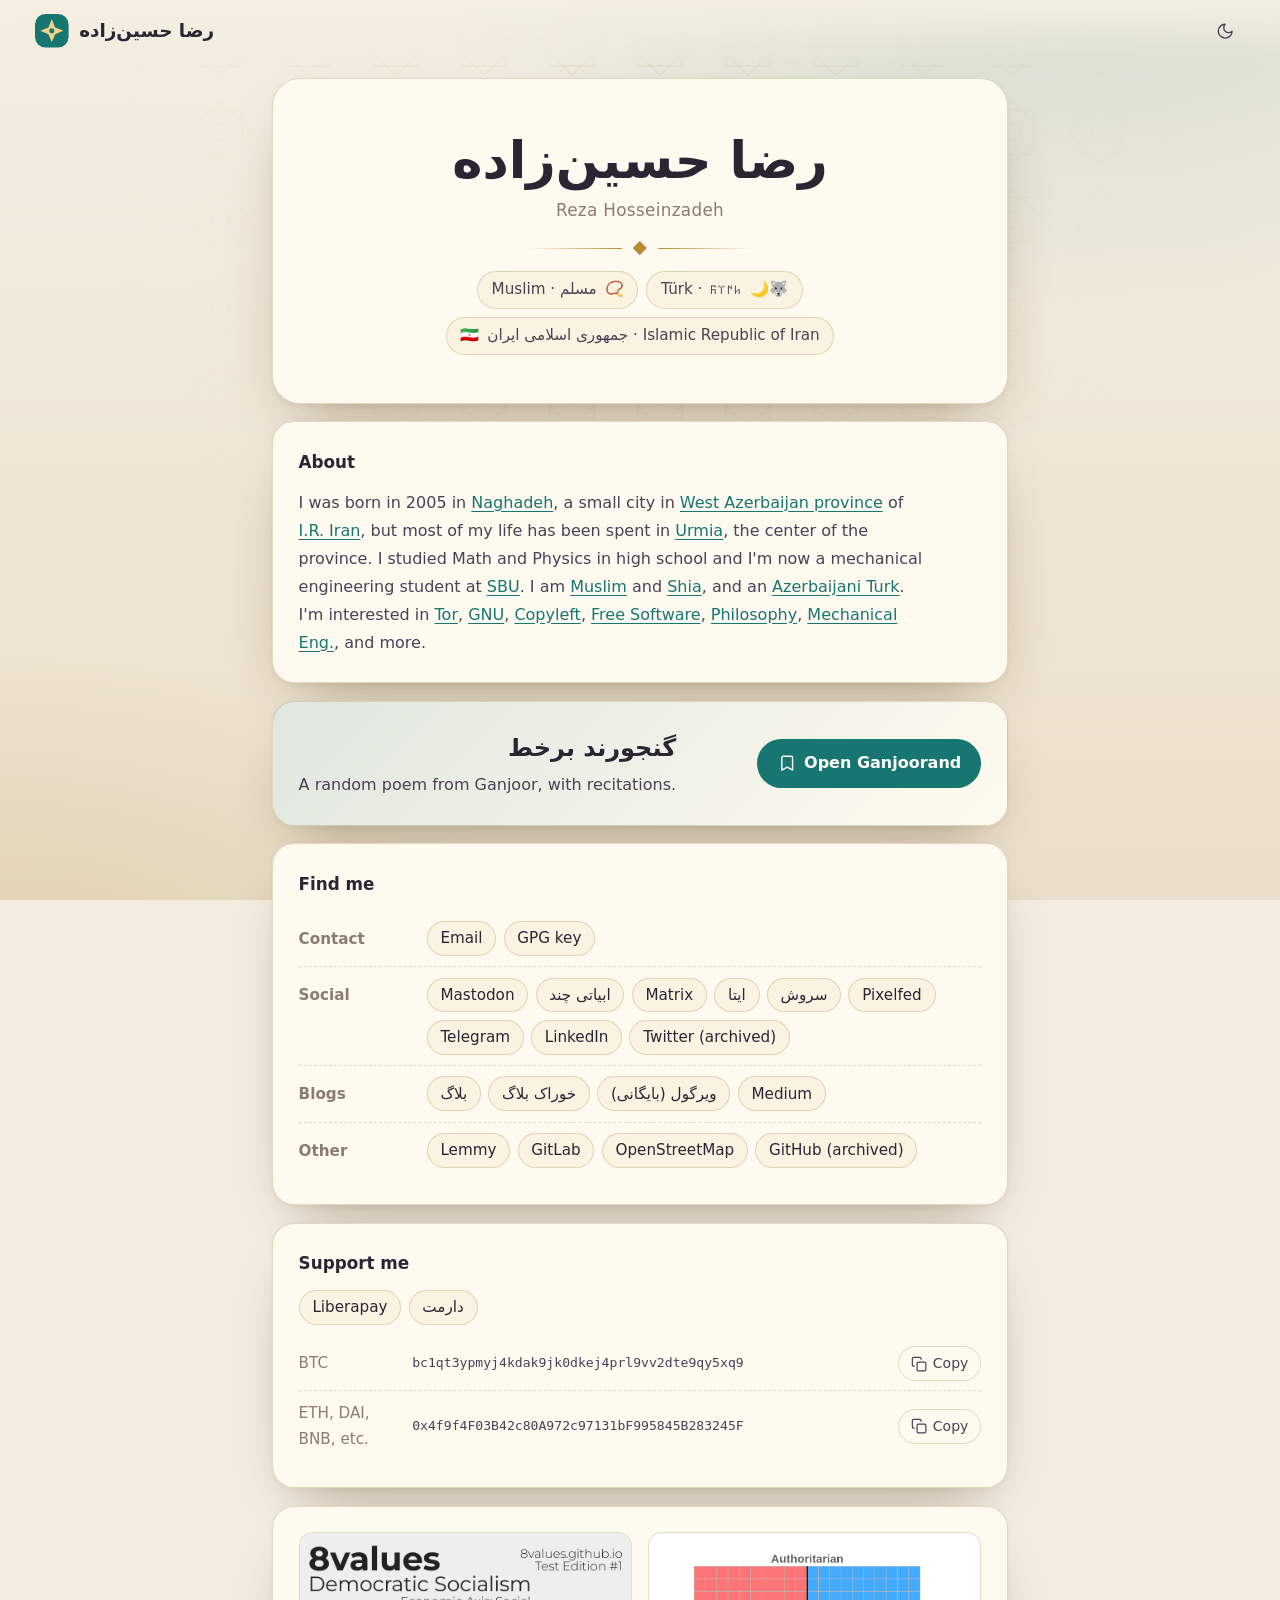
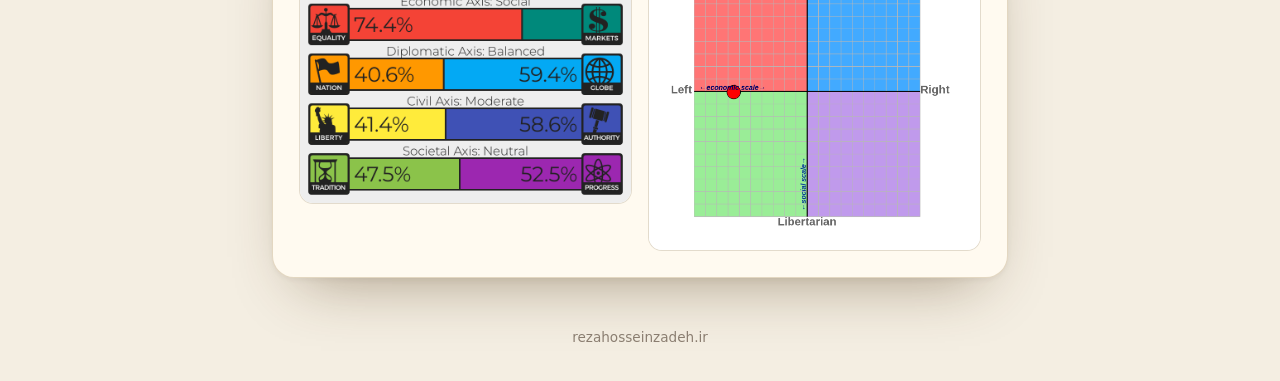
==== index.html @ 591468f7 "move index.md to index.html" ====
<!doctype html>
<html lang="en" dir="ltr">
<head>
  <meta charset="utf-8">
  <meta name="viewport" content="width=device-width, initial-scale=1, viewport-fit=cover">
  <meta name="color-scheme" content="light dark">
  <meta name="description" content="Reza Hosseinzadeh (رضا حسین‌زاده) — personal page and links.">
  <title>رضا حسین‌زاده · Reza Hosseinzadeh</title>
  <link rel="icon" href="data:image/svg+xml,%3Csvg xmlns='http://www.w3.org/2000/svg' viewBox='0 0 32 32'%3E%3Crect width='32' height='32' rx='9' fill='%2317766f'/%3E%3Cpath d='M16 5l3.2 7.8L27 16l-7.8 3.2L16 27l-3.2-7.8L5 16l7.8-3.2z' fill='%23f1d28b'/%3E%3C/svg%3E">
  <script>
    // Same storage key as /ganjoor, so the theme choice carries across both pages.
    try {
      const t = JSON.parse(localStorage.getItem("gj.theme") || "null");
      if (t === "light" || t === "dark") document.documentElement.dataset.theme = t;
    } catch {}
  </script>
  <style>
    /* Parchment & turquoise by day, ink & gold by night (same tokens as /ganjoor). */
    :root {
      color-scheme: light;
      --bg: #f4eee2;
      --bg-2: #eadfca;
      --card: #fffaf0;
      --card-2: #fbf3e2;
      --ink: #2a2433;
      --ink-soft: #4a4153;
      --muted: #8a7d70;
      --line: rgba(140, 104, 44, 0.24);
      --accent: #17766f;
      --accent-2: #1f958b;
      --accent-ink: #ffffff;
      --gold: #b88a35;
      --gold-soft: rgba(184, 138, 53, 0.14);
      --shadow: 0 28px 60px -28px rgba(70, 45, 10, 0.45), 0 2px 6px rgba(70, 45, 10, 0.06);

      --font-ui: "Vazirmatn", "Noto Sans Arabic UI", "Noto Sans Arabic", "DejaVu Sans", system-ui, sans-serif;
      --font-poem: "Noto Naskh Arabic", "Vazirmatn", "Noto Sans Arabic", "DejaVu Sans", serif;
      --font-turkic: "Noto Sans Old Turkic", "Segoe UI Historic", "Noto Sans Arabic", sans-serif;
    }
    @media (prefers-color-scheme: dark) {
      :root:not([data-theme="light"]) {
        color-scheme: dark;
        --bg: #0f1018; --bg-2: #171826; --card: #1a1b29; --card-2: #202136;
        --ink: #efe8d8; --ink-soft: #cfc7b6; --muted: #9a917f;
        --line: rgba(226, 184, 102, 0.22);
        --accent: #3fb5aa; --accent-2: #63d0c5; --accent-ink: #07211f;
        --gold: #e2b866; --gold-soft: rgba(226, 184, 102, 0.12);
        --shadow: 0 30px 70px -30px rgba(0, 0, 0, 0.85), 0 2px 8px rgba(0, 0, 0, 0.3);
      }
    }
    :root[data-theme="dark"] {
      color-scheme: dark;
      --bg: #0f1018; --bg-2: #171826; --card: #1a1b29; --card-2: #202136;
      --ink: #efe8d8; --ink-soft: #cfc7b6; --muted: #9a917f;
      --line: rgba(226, 184, 102, 0.22);
      --accent: #3fb5aa; --accent-2: #63d0c5; --accent-ink: #07211f;
      --gold: #e2b866; --gold-soft: rgba(226, 184, 102, 0.12);
      --shadow: 0 30px 70px -30px rgba(0, 0, 0, 0.85), 0 2px 8px rgba(0, 0, 0, 0.3);
    }

    *, *::before, *::after { box-sizing: border-box; }
    html { -webkit-text-size-adjust: 100%; }
    body {
      margin: 0; min-height: 100vh;
      font-family: var(--font-ui); color: var(--ink); background: var(--bg);
      line-height: 1.75; -webkit-font-smoothing: antialiased; overflow-x: hidden;
    }
    button { font: inherit; color: inherit; cursor: pointer; }
    a { color: var(--accent); text-underline-offset: 3px; }
    :focus-visible { outline: 2px solid var(--accent-2); outline-offset: 3px; border-radius: 10px; }

    .i { width: 1.15em; height: 1.15em; flex: none; fill: none; stroke: currentColor;
         stroke-width: 1.8; stroke-linecap: round; stroke-linejoin: round; }

    /* Backdrop: soft glows + faint lattice */
    .backdrop {
      position: fixed; inset: 0; z-index: -1; pointer-events: none;
      background:
        radial-gradient(60rem 36rem at 85% -10%, color-mix(in srgb, var(--accent) 16%, transparent), transparent 70%),
        radial-gradient(48rem 30rem at 0% 110%, color-mix(in srgb, var(--gold) 18%, transparent), transparent 70%),
        linear-gradient(var(--bg), var(--bg-2));
    }
    .backdrop::after {
      content: ""; position: absolute; inset: 0;
      background-image: url("data:image/svg+xml,%3Csvg xmlns='http://www.w3.org/2000/svg' width='88' height='88' viewBox='0 0 88 88'%3E%3Cg fill='none' stroke='%23b88a35' stroke-opacity='.16' stroke-width='1'%3E%3Crect x='22' y='22' width='44' height='44'/%3E%3Crect x='22' y='22' width='44' height='44' transform='rotate(45 44 44)'/%3E%3Ccircle cx='44' cy='44' r='9'/%3E%3C/g%3E%3C/svg%3E");
      -webkit-mask-image: radial-gradient(ellipse at 50% 0%, #000 0%, transparent 62%);
              mask-image: radial-gradient(ellipse at 50% 0%, #000 0%, transparent 62%);
    }

    /* Top bar */
    .topbar {
      position: sticky; top: 0; z-index: 20;
      display: flex; align-items: center; justify-content: space-between; gap: 1rem;
      padding: .7rem clamp(1rem, 4vw, 2.2rem);
      padding-top: max(.7rem, env(safe-area-inset-top));
      background: linear-gradient(var(--bg), color-mix(in srgb, var(--bg) 0%, transparent));
      backdrop-filter: blur(6px); -webkit-backdrop-filter: blur(6px);
    }
    .brand { display: inline-flex; align-items: center; gap: .65rem; text-decoration: none; color: var(--ink); }
    .brand-mark { width: 2.1rem; height: 2.1rem; }
    .bm-bg { fill: var(--accent); }
    .bm-star { fill: #f1d28b; }
    .brand-name { font-weight: 800; font-size: 1.15rem; }
    .icon-btn {
      display: inline-grid; place-items: center; width: 2.5rem; height: 2.5rem;
      border-radius: 50%; border: 1px solid transparent; background: transparent; color: var(--ink-soft);
      transition: background .15s, border-color .15s, color .15s;
    }
    .icon-btn:hover { background: var(--gold-soft); border-color: var(--line); color: var(--ink); }

    /* Layout */
    .page { width: min(100% - 2rem, 46rem); margin: 0 auto; padding: 1rem 0 3rem; display: grid; gap: 1.1rem; }
    .card {
      background: var(--card); border: 1px solid var(--line);
      border-radius: 22px; padding: clamp(1.1rem, 3vw, 1.6rem);
      box-shadow: var(--shadow);
    }
    .card h2 { margin: 0 0 .7rem; font-size: 1.05rem; font-weight: 700; color: var(--ink); }

    /* Hero */
    .hero { text-align: center; padding: clamp(1.8rem, 6vw, 3rem) clamp(1.1rem, 4vw, 2rem); border-radius: 28px; }
    .hero h1 {
      margin: 0; font-family: var(--font-poem); font-weight: 700;
      font-size: clamp(2.2rem, 7vw, 3.2rem); line-height: 1.3;
    }
    .hero .en { margin: .15rem 0 0; color: var(--muted); font-size: 1.05rem; letter-spacing: .02em; }

    .orn { display: flex; align-items: center; gap: .8rem; justify-content: center; margin: 1.1rem auto; max-width: 14rem; color: var(--gold); }
    .orn::before, .orn::after { content: ""; flex: 1; height: 1px; background: linear-gradient(90deg, transparent, currentColor); }
    .orn::after { transform: scaleX(-1); }
    .orn i { width: .6rem; height: .6rem; background: currentColor; transform: rotate(45deg); }

    .ids { display: flex; flex-wrap: wrap; gap: .5rem; justify-content: center; margin: 0; padding: 0; list-style: none; }
    .ids li {
      display: inline-flex; align-items: center; gap: .5rem;
      padding: .3rem .85rem; border-radius: 999px;
      background: var(--card-2); border: 1px solid var(--line); color: var(--ink-soft); font-size: .95rem;
    }
    .ids .tr { font-family: var(--font-turkic); }

    /* About */
    .about p { margin: 0; color: var(--ink-soft); max-width: 62ch; }

    /* Ganjoorand feature */
    .feature {
      display: flex; align-items: center; justify-content: space-between; gap: 1rem; flex-wrap: wrap;
      background: linear-gradient(135deg, color-mix(in srgb, var(--accent) 14%, var(--card)), var(--card));
    }
    .feature h2 { margin: 0; font-family: var(--font-poem); font-size: 1.5rem; }
    .feature p { margin: .1rem 0 0; color: var(--ink-soft); }
    .btn {
      display: inline-flex; align-items: center; gap: .5rem;
      padding: .6rem 1.2rem; border-radius: 999px; border: 1px solid transparent;
      font-weight: 700; text-decoration: none; transition: transform .15s, background .15s;
    }
    .btn.primary { background: var(--accent); color: var(--accent-ink); }
    .btn.primary:hover { background: var(--accent-2); }
    .btn:active { transform: translateY(1px); }

    /* Link groups */
    .group { display: grid; grid-template-columns: 7rem 1fr; gap: .5rem 1rem; align-items: start; padding: .65rem 0; }
    .group + .group { border-top: 1px dashed var(--line); }
    .group h3 { margin: .3rem 0 0; font-size: .95rem; font-weight: 600; color: var(--muted); }
    .chips { display: flex; flex-wrap: wrap; gap: .45rem; margin: 0; padding: 0; list-style: none; }
    .chips a {
      display: inline-block; padding: .2rem .8rem; border-radius: 999px;
      background: var(--card-2); border: 1px solid var(--line);
      color: var(--ink); text-decoration: none; font-size: .95rem;
      transition: background .15s, border-color .15s, color .15s;
    }
    .chips a:hover { background: var(--gold-soft); border-color: var(--gold); color: var(--accent); }

    /* Support */
    .addr { display: grid; grid-template-columns: 6.5rem 1fr auto; gap: .6rem; align-items: center; padding: .55rem 0; }
    .addr + .addr { border-top: 1px dashed var(--line); }
    .addr .coin { color: var(--muted); font-size: .95rem; }
    .addr code {
      font-family: ui-monospace, "DejaVu Sans Mono", monospace; font-size: .82rem;
      color: var(--ink-soft); overflow-wrap: anywhere; direction: ltr; text-align: left;
    }
    .copy {
      display: inline-flex; align-items: center; gap: .35rem;
      padding: .25rem .75rem; border-radius: 999px; font-size: .88rem;
      background: transparent; border: 1px solid var(--line); color: var(--ink-soft);
    }
    .copy:hover { background: var(--gold-soft); border-color: var(--gold); }
    .copy[data-done="true"] { color: var(--accent); border-color: var(--accent); }
    .support-links { margin-top: .8rem; }

    /* Images */
    .figs { display: grid; grid-template-columns: repeat(auto-fit, minmax(15rem, 1fr)); gap: 1rem; }
    .figs img { width: 100%; height: auto; border-radius: 14px; border: 1px solid var(--line); background: #fff; display: block; }

    .site-foot { text-align: center; color: var(--muted); font-size: .85rem; padding: 0 1rem 2rem; }

    @media (max-width: 34rem) {
      .group { grid-template-columns: 1fr; gap: .2rem; }
      .addr { grid-template-columns: 1fr auto; }
      .addr .coin { grid-column: 1 / -1; }
    }
    @media (prefers-reduced-motion: reduce) { * { transition: none !important; } }
  </style>
</head>
<body>

<svg width="0" height="0" style="position:absolute" aria-hidden="true">
  <defs>
    <symbol id="i-sun" viewBox="0 0 24 24"><circle cx="12" cy="12" r="4"/><path d="M12 2v2M12 20v2M4.93 4.93l1.41 1.41M17.66 17.66l1.41 1.41M2 12h2M20 12h2M6.34 17.66l-1.41 1.41M19.07 4.93l-1.41 1.41"/></symbol>
    <symbol id="i-moon" viewBox="0 0 24 24"><path d="M12 3a6 6 0 0 0 9 9 9 9 0 1 1-9-9Z"/></symbol>
    <symbol id="i-copy" viewBox="0 0 24 24"><rect x="9" y="9" width="13" height="13" rx="2"/><path d="M5 15H4a2 2 0 0 1-2-2V4a2 2 0 0 1 2-2h9a2 2 0 0 1 2 2v1"/></symbol>
    <symbol id="i-book" viewBox="0 0 24 24"><path d="m19 21-7-4-7 4V5a2 2 0 0 1 2-2h10a2 2 0 0 1 2 2v16z"/></symbol>
  </defs>
</svg>

<div class="backdrop" aria-hidden="true"></div>

<header class="topbar">
  <a class="brand" href="./" aria-label="Home">
    <svg class="brand-mark" viewBox="0 0 32 32" aria-hidden="true">
      <rect width="32" height="32" rx="10" class="bm-bg"/>
      <path d="M16 5l3.2 7.8L27 16l-7.8 3.2L16 27l-3.2-7.8L5 16l7.8-3.2z" class="bm-star"/>
      <circle cx="16" cy="16" r="2.4" class="bm-bg"/>
    </svg>
    <span class="brand-name" dir="rtl">رضا حسین‌زاده</span>
  </a>
  <button class="icon-btn" id="btnTheme" title="Toggle light / dark" aria-label="Toggle light or dark theme">
    <svg class="i"><use id="themeIcon" href="#i-moon"/></svg>
  </button>
</header>

<main class="page">

  <section class="card hero">
    <h1 dir="rtl" lang="fa">رضا حسین‌زاده</h1>
    <p class="en">Reza Hosseinzadeh</p>
    <div class="orn"><i></i></div>
    <ul class="ids">
      <li dir="auto"><span aria-hidden="true">📿</span> مسلم · Muslim</li>
      <li dir="auto"><span aria-hidden="true">🐺🌙</span> <span class="tr" lang="otk">𐱅𐰇𐰼𐰜</span> · Türk</li>
      <li dir="auto"><span aria-hidden="true">🇮🇷</span> جمهوری اسلامی ایران · Islamic Republic of Iran</li>
    </ul>
  </section>

  <section class="card about">
    <h2>About</h2>
    <p>
      I was born in 2005 in <a href="https://en.wikipedia.org/wiki/Naghadeh">Naghadeh</a>, a small city in
      <a href="https://en.wikipedia.org/wiki/West_Azerbaijan_province">West Azerbaijan province</a> of
      <a href="https://en.wikipedia.org/wiki/Iran">I.R. Iran</a>, but most of my life has been spent in
      <a href="https://en.wikipedia.org/wiki/Urmia">Urmia</a>, the center of the province. I studied Math and
      Physics in high school and I'm now a mechanical engineering student at <a href="https://www.sbu.ac.ir">SBU</a>.
      I am <a href="https://en.wikipedia.org/wiki/Muslims">Muslim</a> and
      <a href="https://en.wikipedia.org/wiki/Shia_Islam">Shia</a>, and an
      <a href="https://en.wikipedia.org/wiki/Azerbaijanis">Azerbaijani Turk</a>. I'm interested in
      <a href="https://en.wikipedia.org/wiki/Tor_(network)">Tor</a>,
      <a href="https://en.wikipedia.org/wiki/GNU">GNU</a>,
      <a href="https://en.wikipedia.org/wiki/Copyleft">Copyleft</a>,
      <a href="https://en.wikipedia.org/wiki/Free_software">Free Software</a>,
      <a href="https://en.wikipedia.org/wiki/Philosophy">Philosophy</a>,
      <a href="https://en.wikipedia.org/wiki/Mechanical_engineering">Mechanical Eng.</a>, and more.
    </p>
  </section>

  <section class="card feature">
    <div>
      <h2 dir="rtl" lang="fa">گنجورند برخط</h2>
      <p>A random poem from Ganjoor, with recitations.</p>
    </div>
    <a class="btn primary" href="./ganjoor/">
      <svg class="i"><use href="#i-book"/></svg><span>Open Ganjoorand</span>
    </a>
  </section>

  <section class="card">
    <h2>Find me</h2>

    <div class="group">
      <h3>Contact</h3>
      <ul class="chips">
        <li><a href="mailto:rezahosseinzadeh@riseup.net">Email</a></li>
        <li><a href="./files/GPG.asc">GPG key</a></li>
      </ul>
    </div>

    <div class="group">
      <h3>Social</h3>
      <ul class="chips">
        <li><a rel="me" href="https://mas.to/@rezaHoss">Mastodon</a></li>
        <li><a href="https://t.me/abyatichand" dir="auto">ابیاتی چند</a></li>
        <li><a href="https://matrix.to/#/@rezahoss:matrix.org">Matrix</a></li>
        <li><a href="https://eitaa.com/s/HhhHoss" dir="auto">ایتا</a></li>
        <li><a href="https://splus.ir/rezahoss" dir="auto">سروش</a></li>
        <li><a href="https://pixelfed.social/RezaHoss">Pixelfed</a></li>
        <li><a href="https://t.me/Rhodium103">Telegram</a></li>
        <li><a href="https://www.linkedin.com/in/reza-hosseinzadeh-9b73b8255/">LinkedIn</a></li>
        <li><a href="https://x.com/RezaHoss">Twitter (archived)</a></li>
      </ul>
    </div>

    <div class="group">
      <h3>Blogs</h3>
      <ul class="chips">
        <li><a href="https://text.tchncs.de/reza" dir="auto">بلاگ</a></li>
        <li><a href="https://text.tchncs.de/reza/feed" dir="auto">خوراک بلاگ</a></li>
        <li><a href="https://virgool.io/@RezaHosseinzadeh" dir="auto">ویرگول (بایگانی)</a></li>
        <li><a href="https://rezahoss.medium.com/">Medium</a></li>
      </ul>
    </div>

    <div class="group">
      <h3>Other</h3>
      <ul class="chips">
        <li><a href="https://programming.dev/u/Reza">Lemmy</a></li>
        <li><a href="https://framagit.org/RZHSSNZDH/">GitLab</a></li>
        <li><a href="https://www.openstreetmap.org/user/RezaHosseinzadeh">OpenStreetMap</a></li>
        <li><a href="https://github.com/RZHSSNZDH/">GitHub (archived)</a></li>
      </ul>
    </div>
  </section>

  <section class="card">
    <h2>Support me</h2>
    <ul class="chips">
      <li><a href="https://liberapay.com/rezahosseinzadeh/donate">Liberapay</a></li>
      <li><a href="https://daramet.com/rhodium" dir="auto">دارمت</a></li>
    </ul>
    <div class="support-links">
      <div class="addr">
        <span class="coin">BTC</span>
        <code>bc1qt3ypmyj4kdak9jk0dkej4prl9vv2dte9qy5xq9</code>
        <button class="copy" type="button" data-copy="bc1qt3ypmyj4kdak9jk0dkej4prl9vv2dte9qy5xq9">
          <svg class="i"><use href="#i-copy"/></svg><span>Copy</span>
        </button>
      </div>
      <div class="addr">
        <span class="coin">ETH, DAI, BNB, etc.</span>
        <code>0x4f9f4F03B42c80A972c97131bF995845B283245F</code>
        <button class="copy" type="button" data-copy="0x4f9f4F03B42c80A972c97131bF995845B283245F">
          <svg class="i"><use href="#i-copy"/></svg><span>Copy</span>
        </button>
      </div>
    </div>
  </section>

  <section class="card">
    <div class="figs">
      <img src="./files/8values.png" alt="8values political test result" loading="lazy">
      <img src="./files/compass.png" alt="Political compass result" loading="lazy">
    </div>
  </section>

</main>

<footer class="site-foot">rezahosseinzadeh.ir</footer>

<script>
  // Theme toggle (shares the "gj.theme" key with /ganjoor)
  const root = document.documentElement;
  const icon = document.getElementById("themeIcon");
  const isDark = () =>
    root.dataset.theme ? root.dataset.theme === "dark"
                       : matchMedia("(prefers-color-scheme: dark)").matches;
  const syncIcon = () => icon.setAttribute("href", isDark() ? "#i-sun" : "#i-moon");
  syncIcon();
  document.getElementById("btnTheme").addEventListener("click", () => {
    const next = isDark() ? "light" : "dark";
    root.dataset.theme = next;
    try { localStorage.setItem("gj.theme", JSON.stringify(next)); } catch {}
    syncIcon();
  });

  // Copy buttons for crypto addresses
  document.querySelectorAll(".copy").forEach(btn => {
    btn.addEventListener("click", async () => {
      const text = btn.dataset.copy;
      try {
        await navigator.clipboard.writeText(text);
      } catch {
        const ta = Object.assign(document.createElement("textarea"), { value: text });
        document.body.appendChild(ta); ta.select(); document.execCommand("copy"); ta.remove();
      }
      const label = btn.querySelector("span");
      btn.dataset.done = "true"; label.textContent = "Copied";
      setTimeout(() => { btn.dataset.done = "false"; label.textContent = "Copy"; }, 1600);
    });
  });
</script>
</body>
</html>
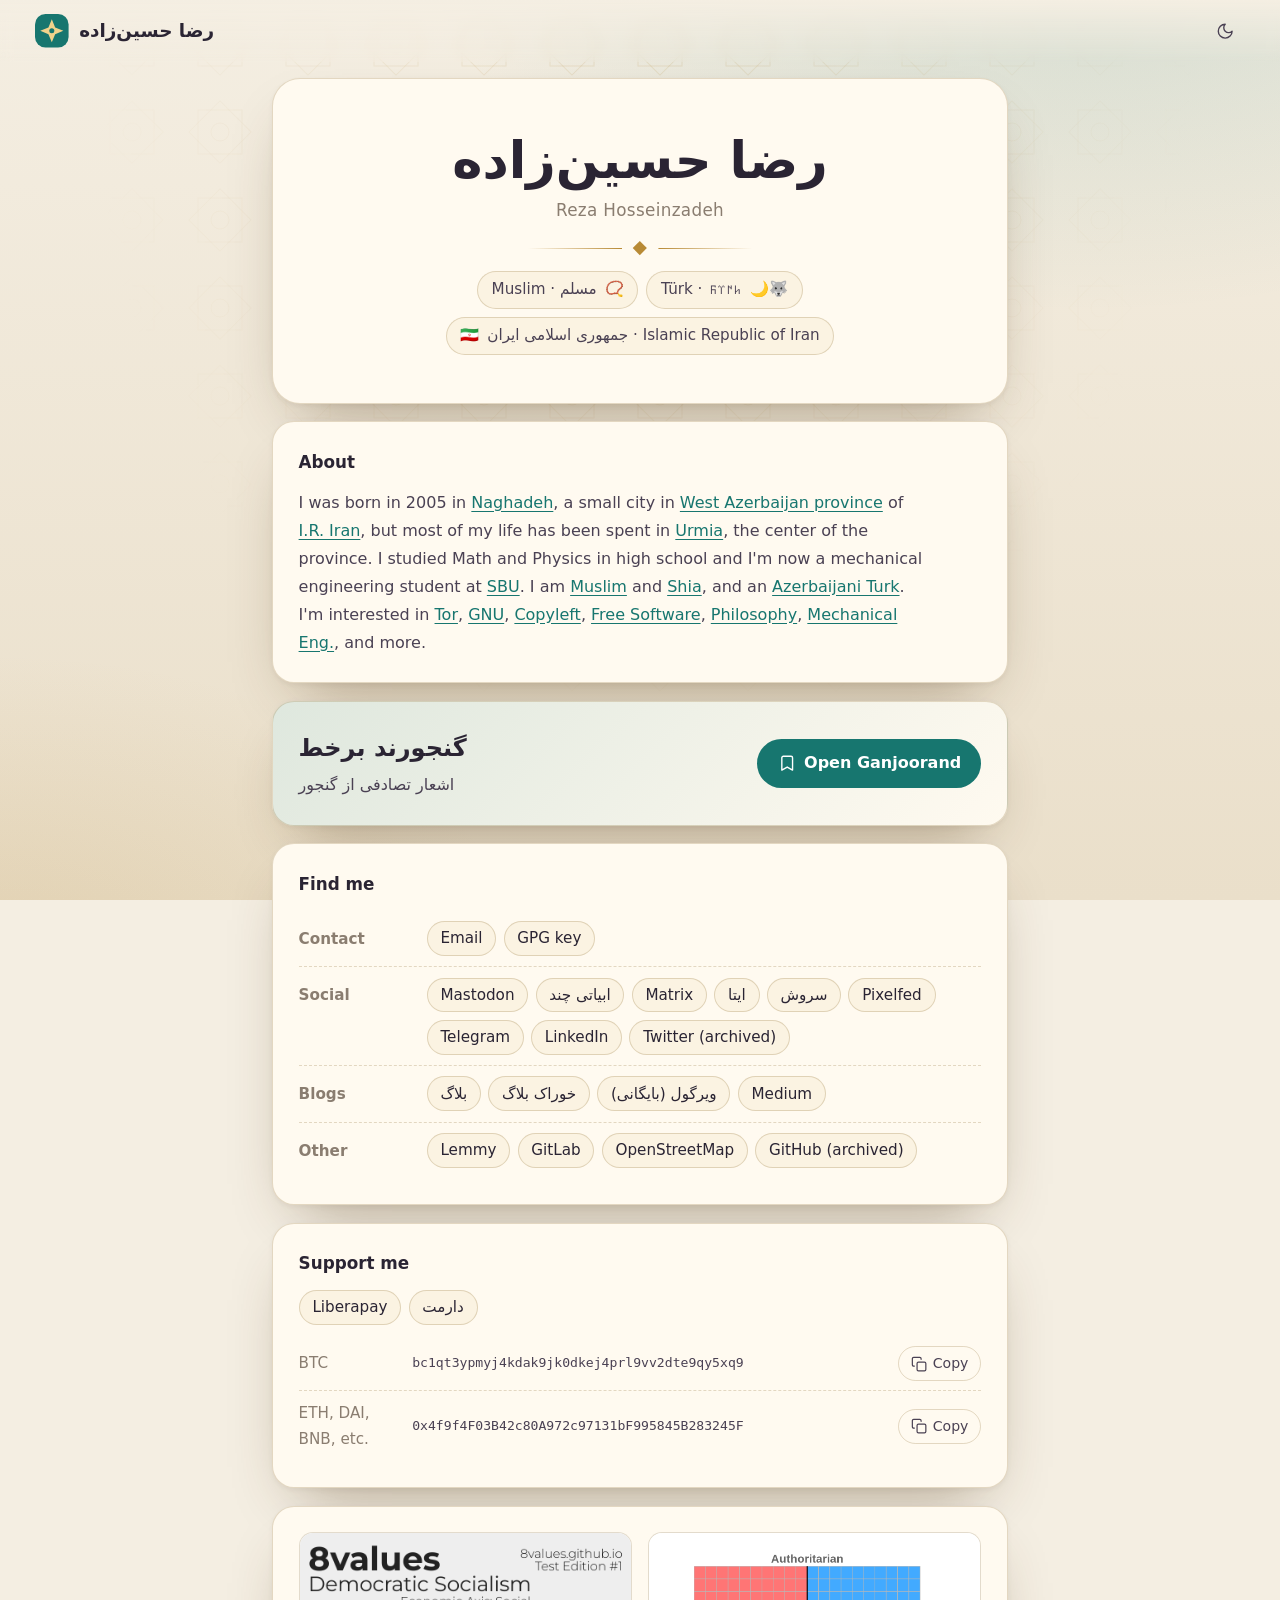
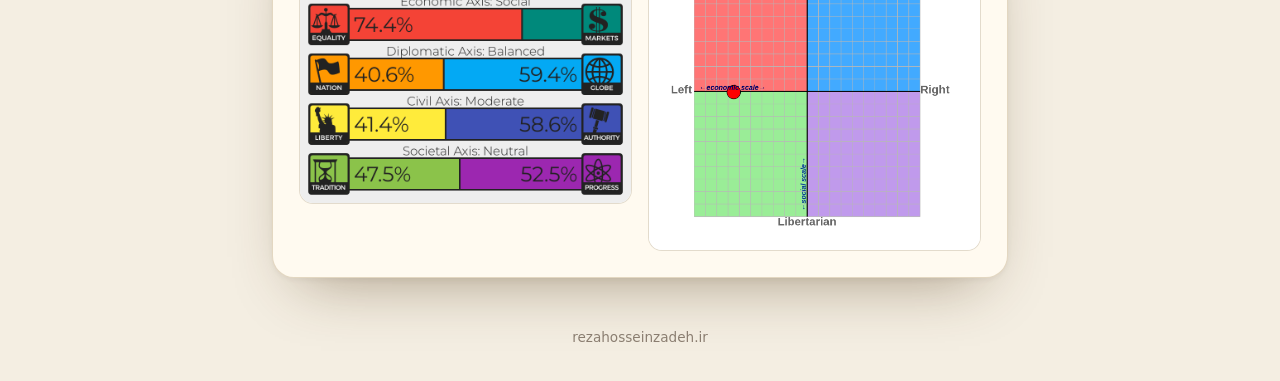
==== commit 74d1daf8: "translate ganjoorand part to persian" ====
--- a/index.html
+++ b/index.html
@@ -264,7 +264,7 @@
   <section class="card feature">
     <div>
       <h2 dir="rtl" lang="fa">گنجورند برخط</h2>
-      <p>A random poem from Ganjoor, with recitations.</p>
+      <p>اشعار تصادفی از گنجور</p>
     </div>
     <a class="btn primary" href="./ganjoor/">
       <svg class="i"><use href="#i-book"/></svg><span>Open Ganjoorand</span>
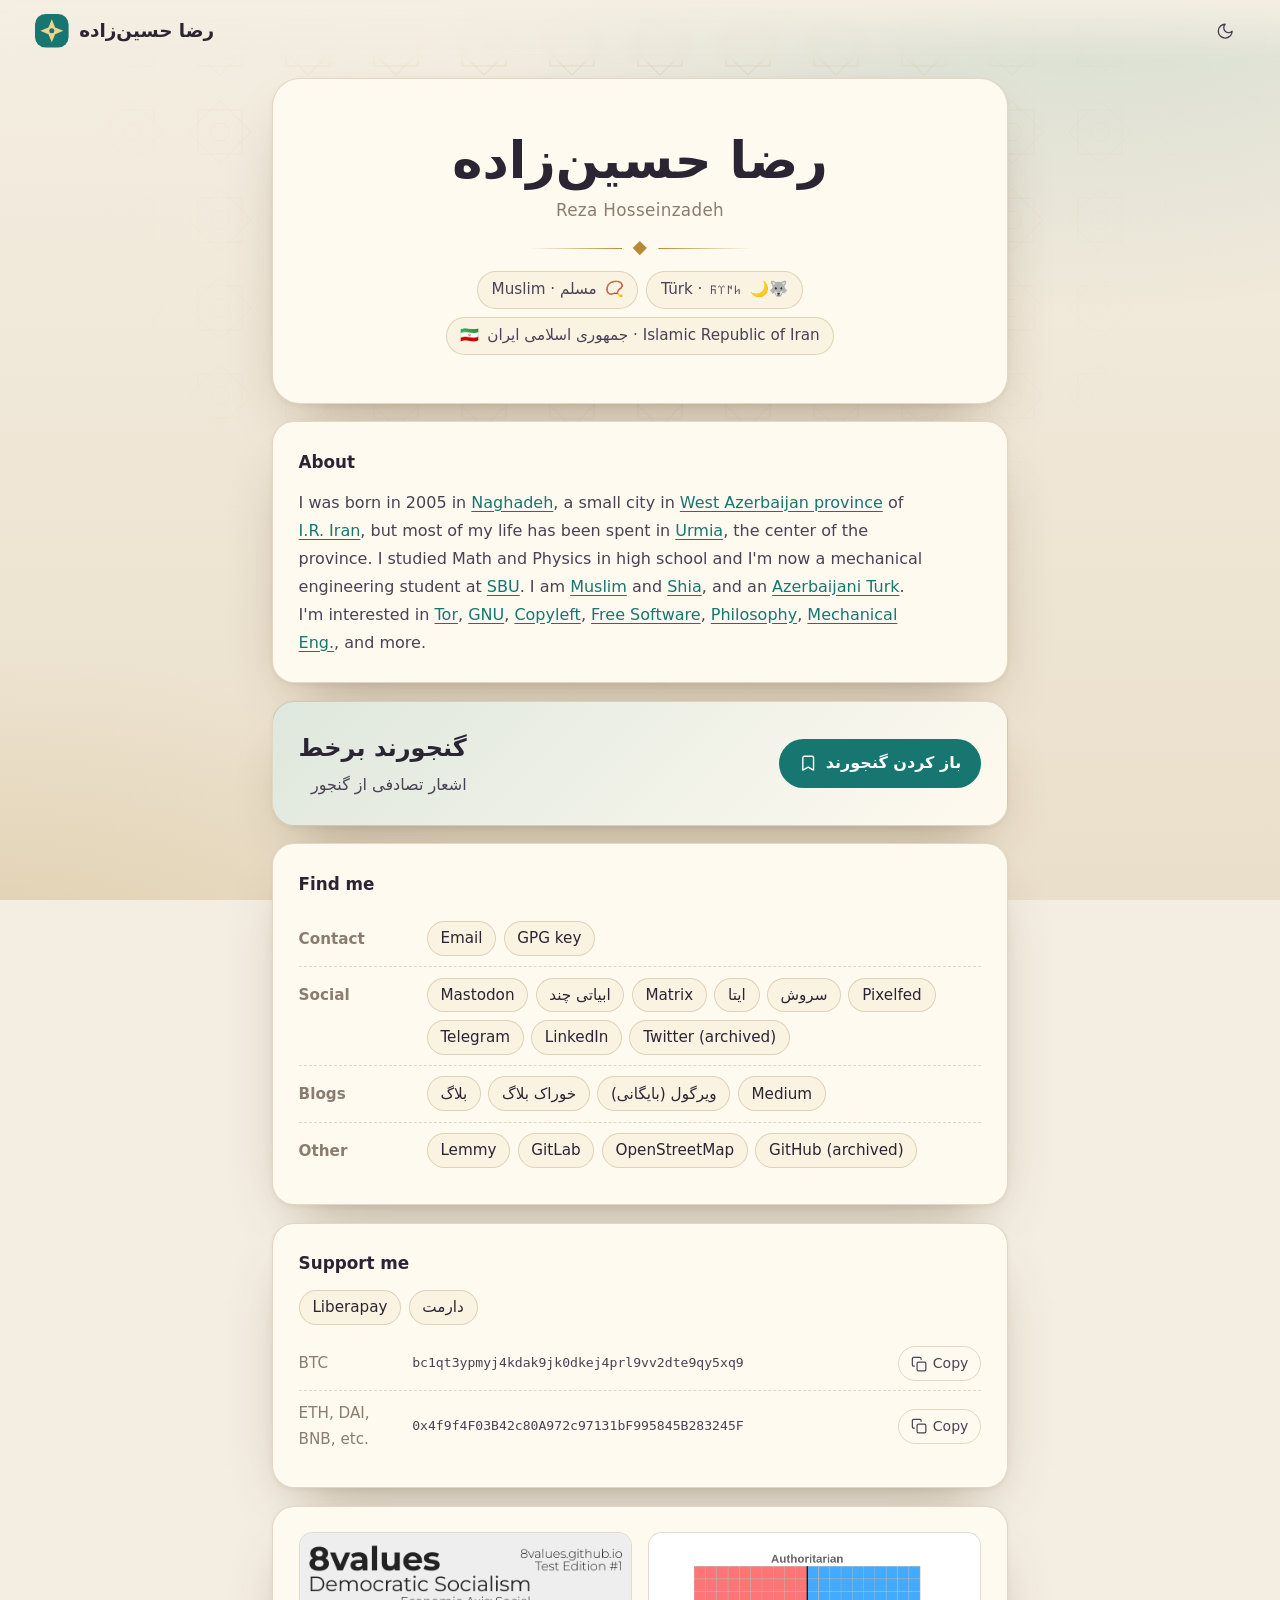
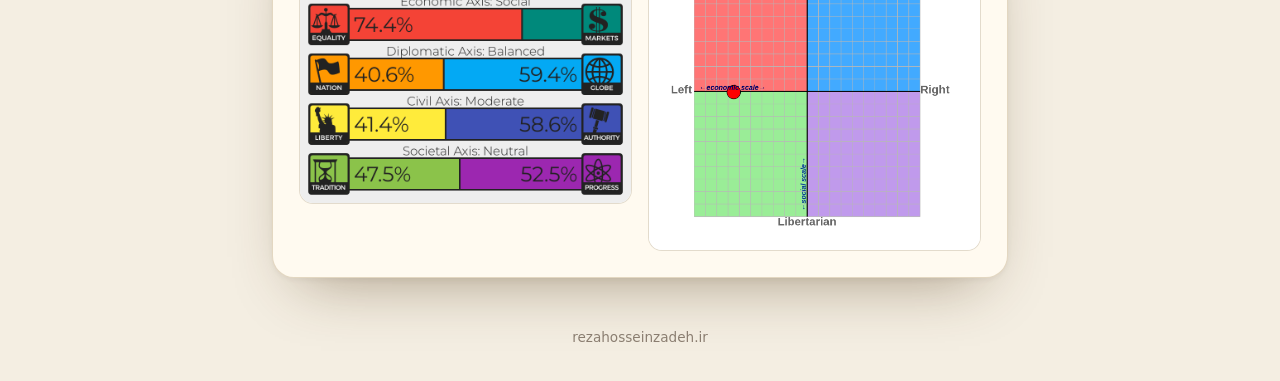
==== commit c705b565: "translate and RTLize more parts in the page" ====
--- a/index.html
+++ b/index.html
@@ -264,10 +264,10 @@
   <section class="card feature">
     <div>
       <h2 dir="rtl" lang="fa">گنجورند برخط</h2>
-      <p>اشعار تصادفی از گنجور</p>
+      <p dir="rtl">اشعار تصادفی از گنجور</p>
     </div>
     <a class="btn primary" href="./ganjoor/">
-      <svg class="i"><use href="#i-book"/></svg><span>Open Ganjoorand</span>
+      <svg class="i"><use href="#i-book"/></svg><span>باز کردن گنجورند</span>
     </a>
   </section>
 
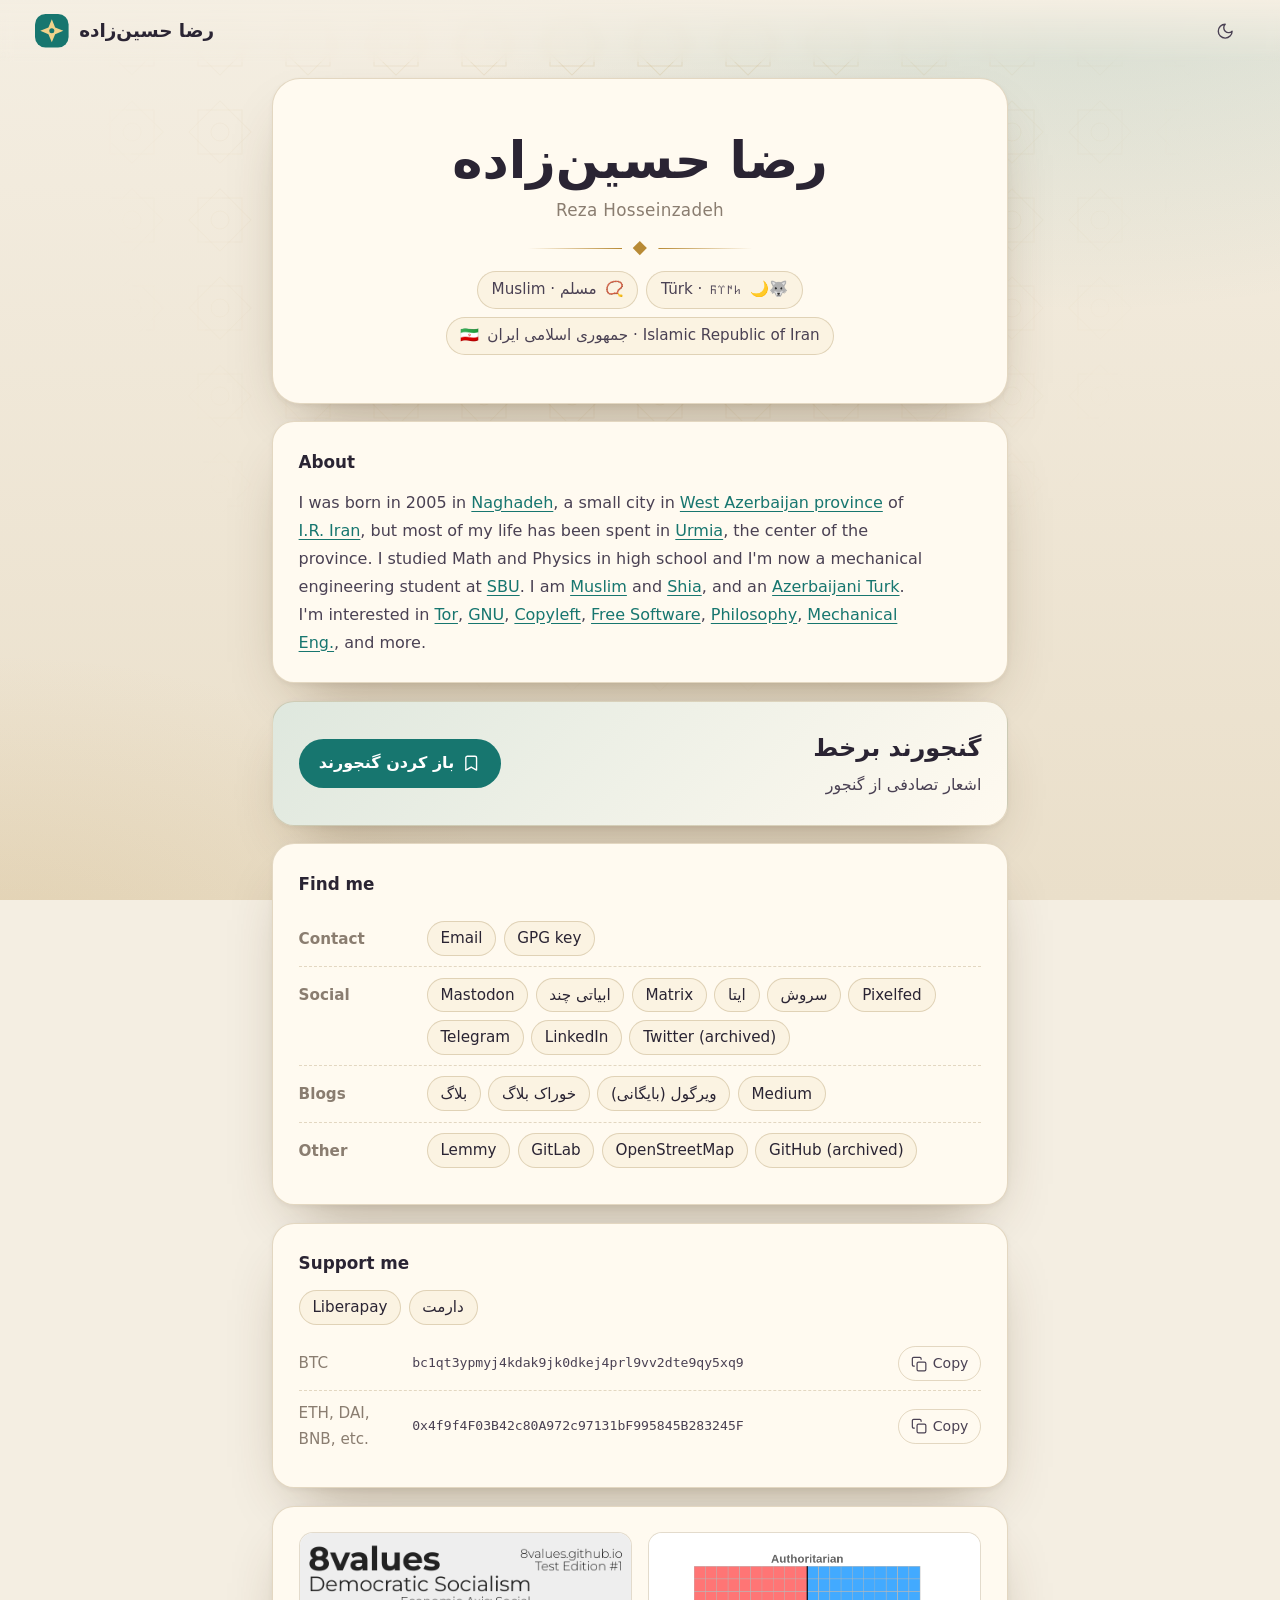
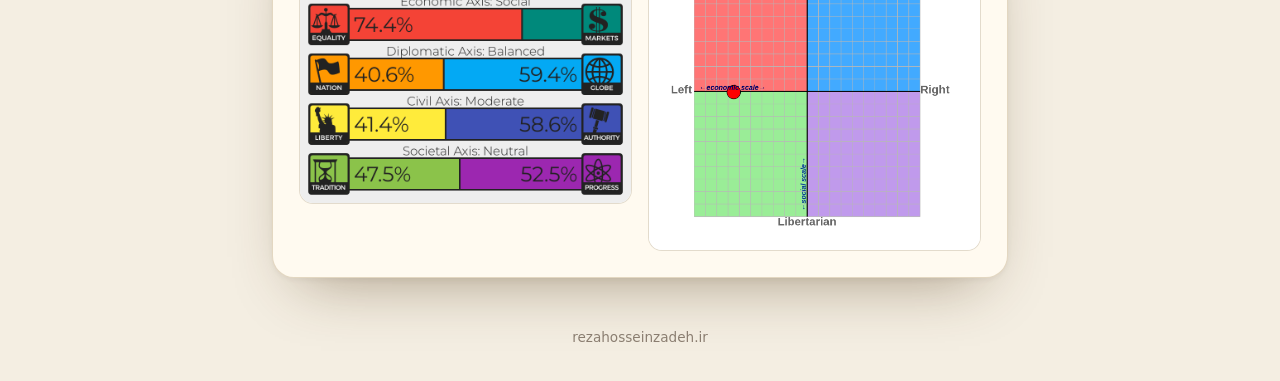
==== commit 93d88f37: "move Open Ganjoorand botton to left" ====
--- a/index.html
+++ b/index.html
@@ -261,7 +261,7 @@
     </p>
   </section>
 
-  <section class="card feature">
+  <section class="card feature" dir="rtl">
     <div>
       <h2 dir="rtl" lang="fa">گنجورند برخط</h2>
       <p dir="rtl">اشعار تصادفی از گنجور</p>
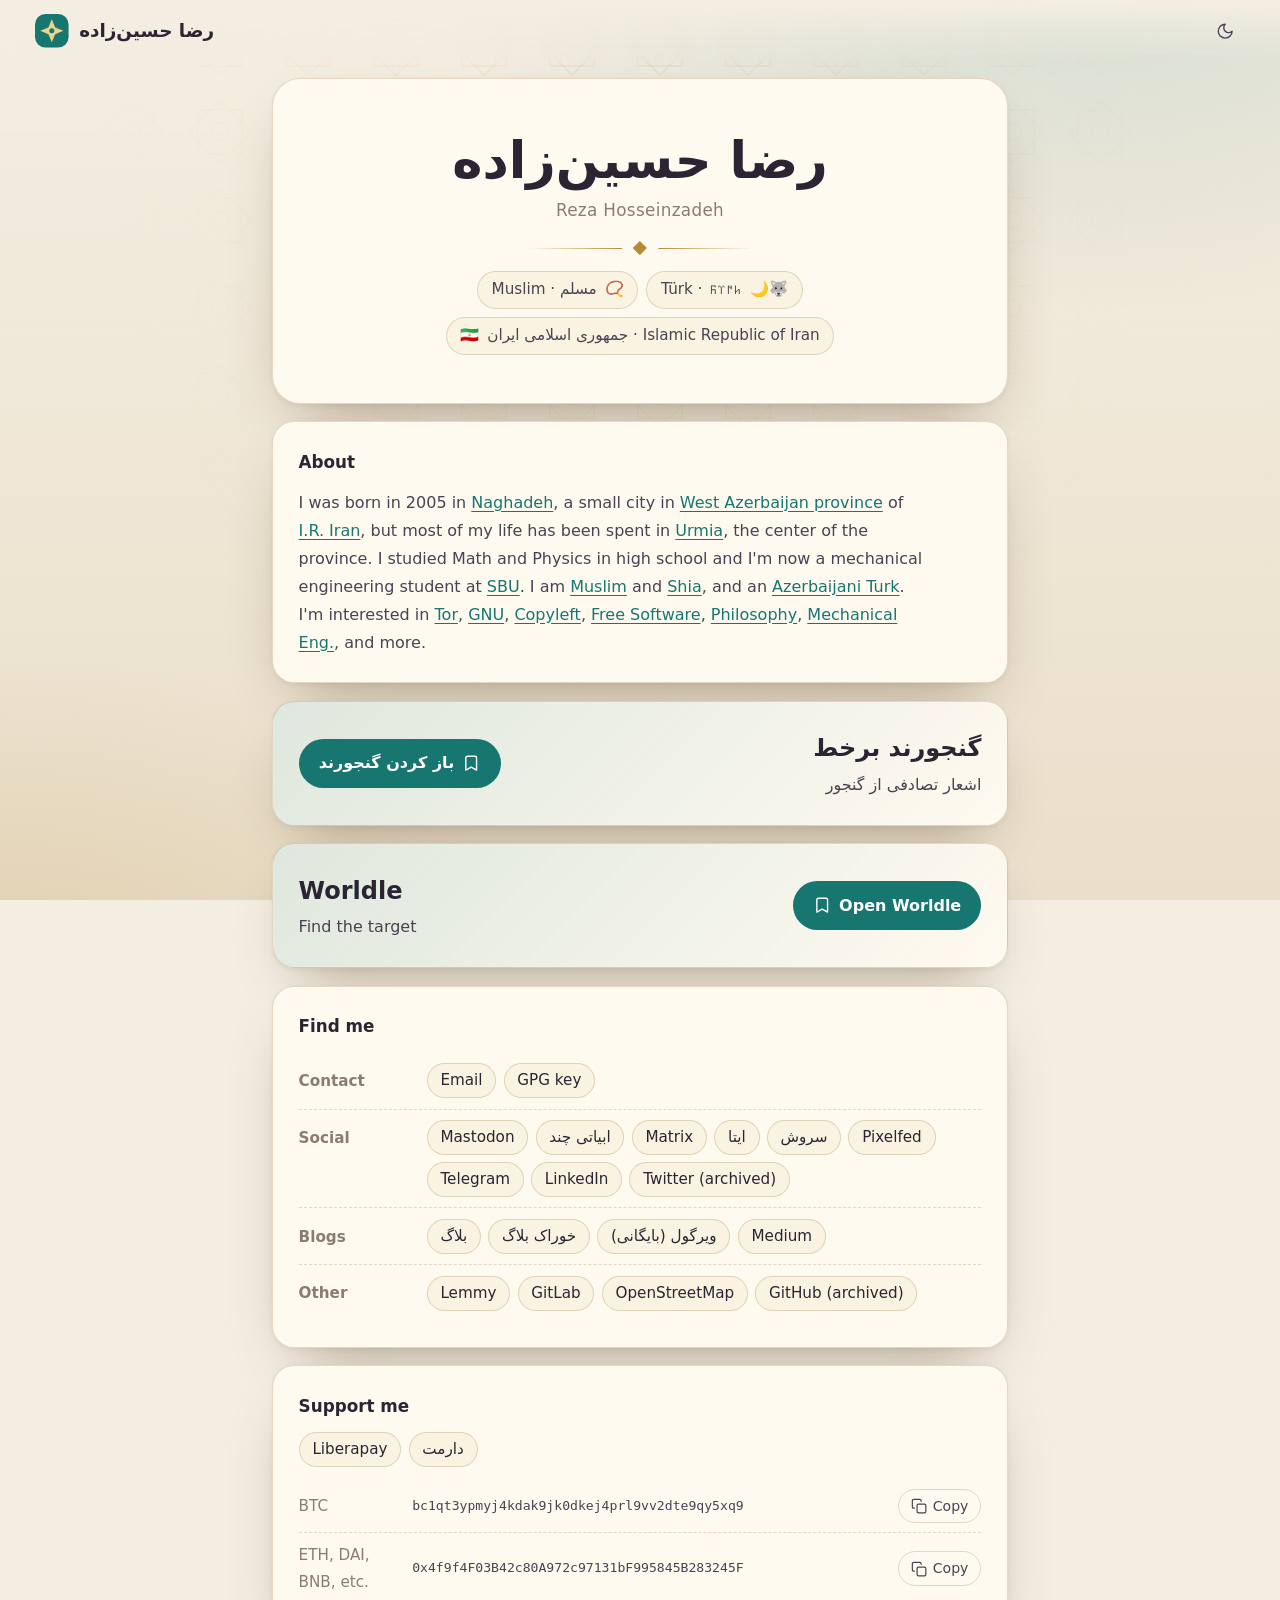
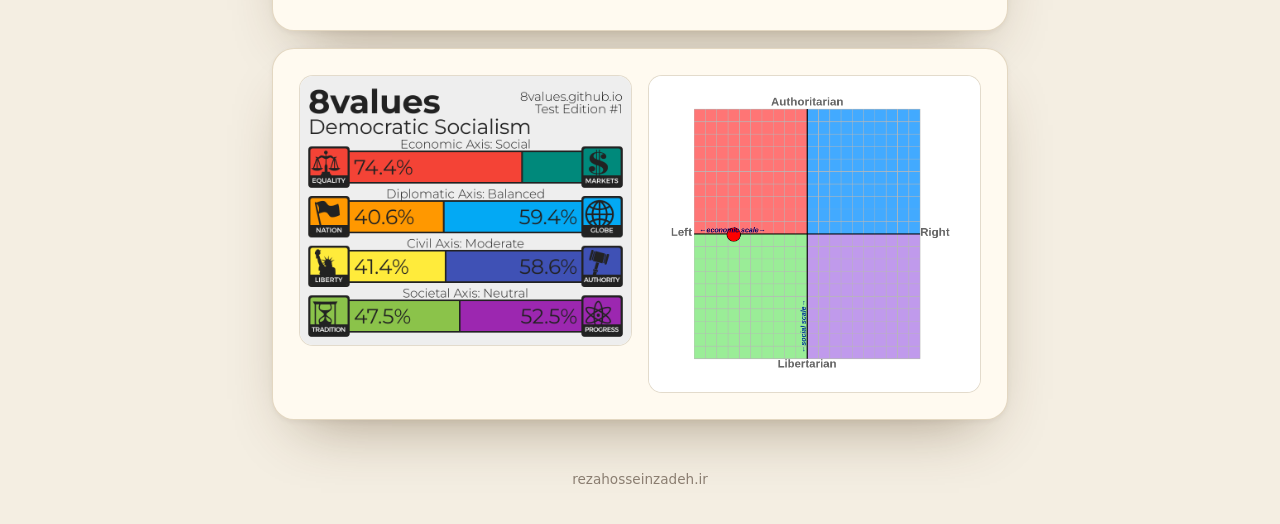
==== commit 64c07f7d: "add Worldle to index.html" ====
--- a/index.html
+++ b/index.html
@@ -271,6 +271,16 @@
     </a>
   </section>
 
+  <section class="card feature">
+    <div>
+      <h2>Worldle</h2>
+      <p>Find the target</p>
+    </div>
+    <a class="btn primary" href="./worldle/">
+      <svg class="i"><use href="#i-book"/></svg><span>Open Worldle</span>
+    </a>
+  </section>
+
   <section class="card">
     <h2>Find me</h2>
 
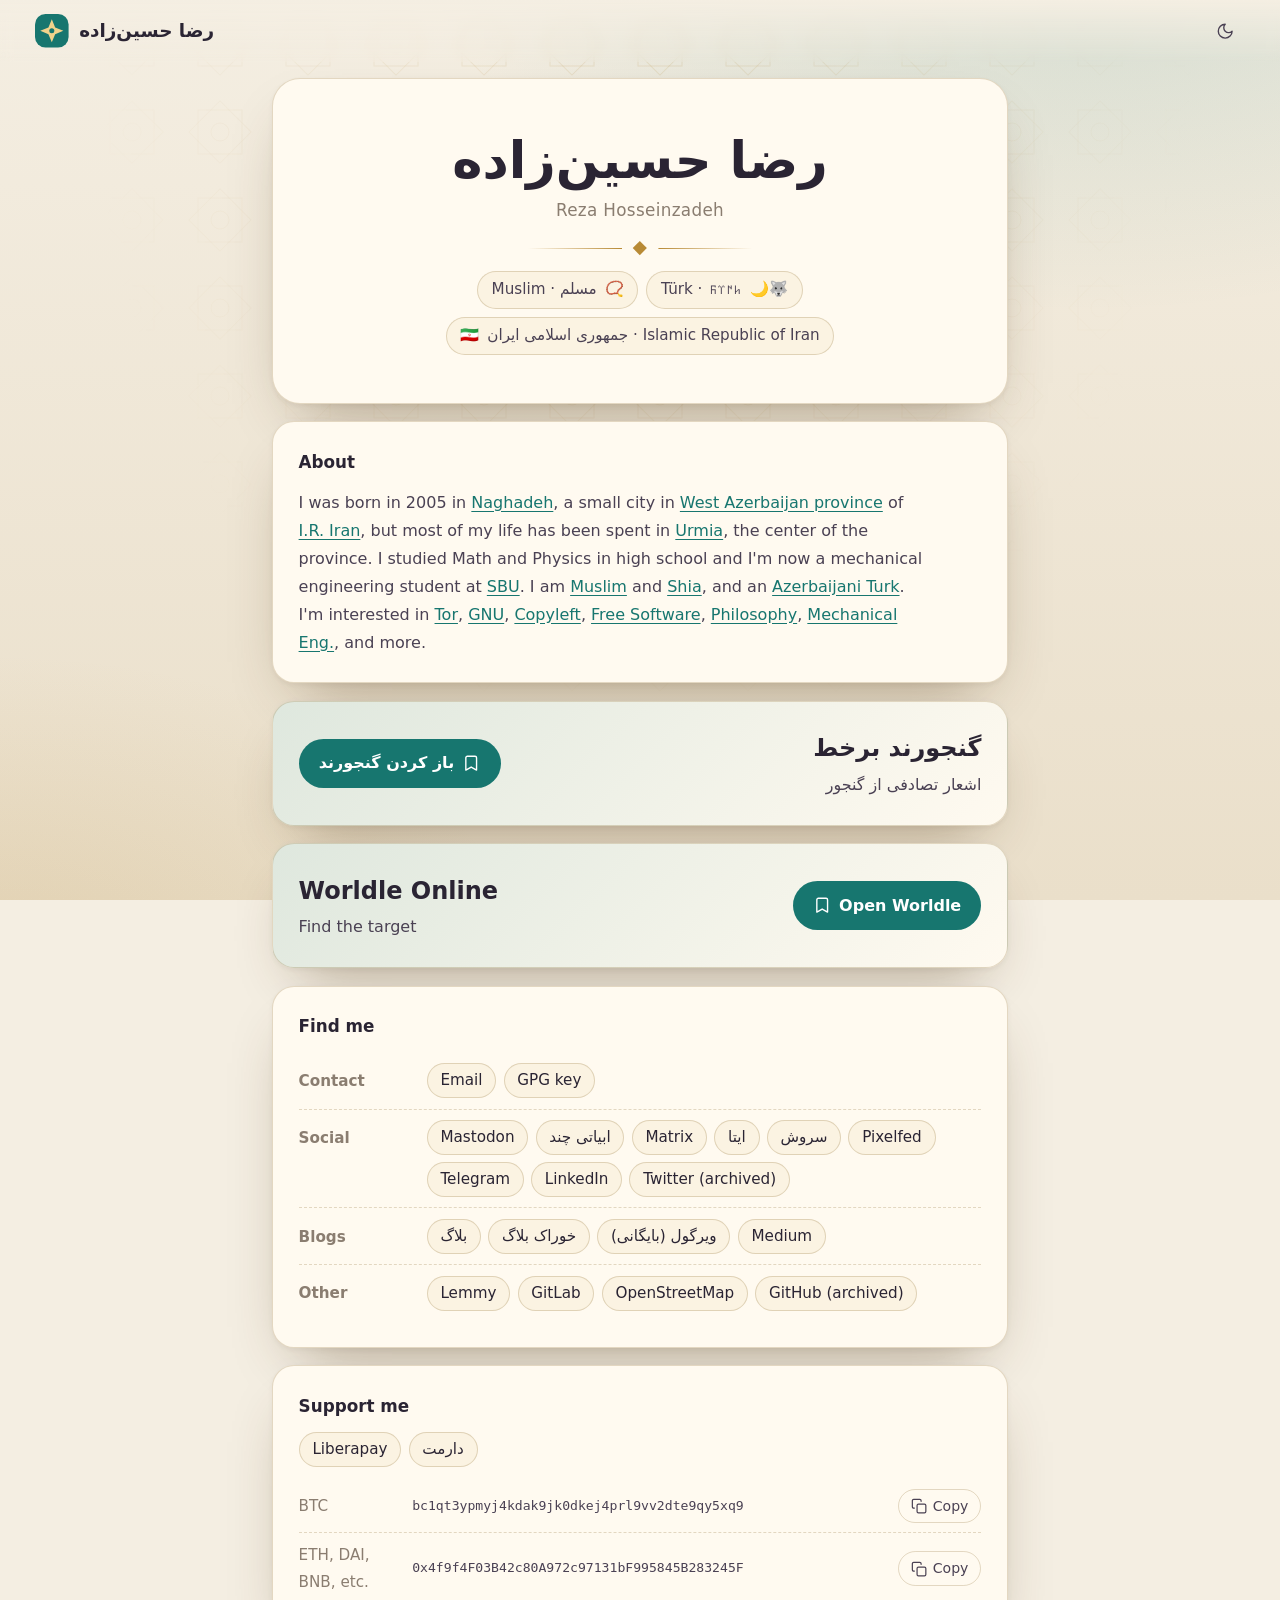
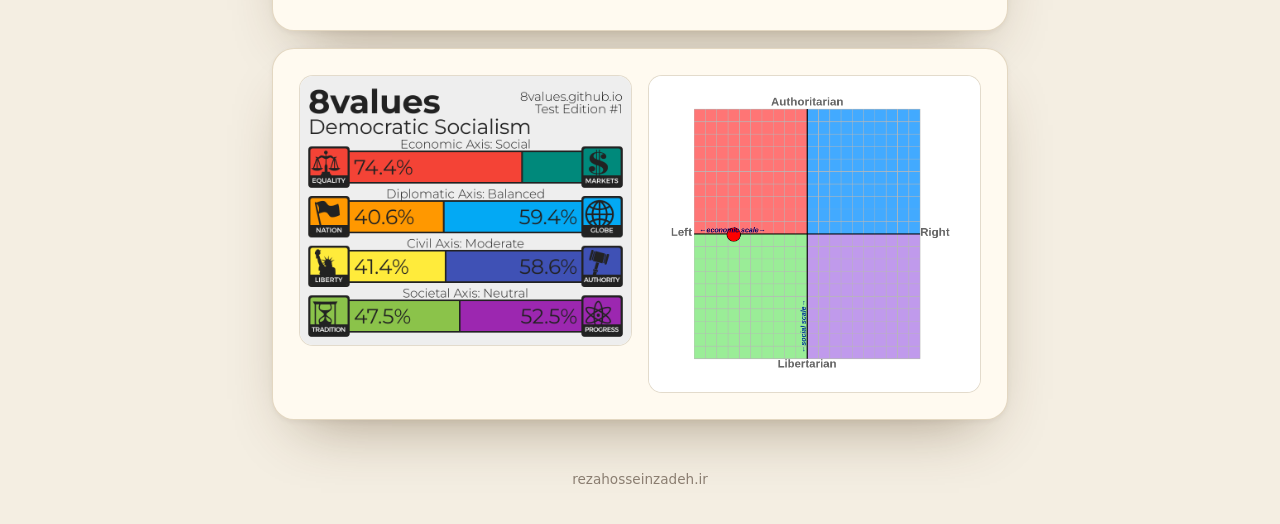
==== commit 185ed3bd: "Change worldle part name in index.html" ====
--- a/index.html
+++ b/index.html
@@ -273,7 +273,7 @@
 
   <section class="card feature">
     <div>
-      <h2>Worldle</h2>
+      <h2>Worldle Online</h2>
       <p>Find the target</p>
     </div>
     <a class="btn primary" href="./worldle/">
